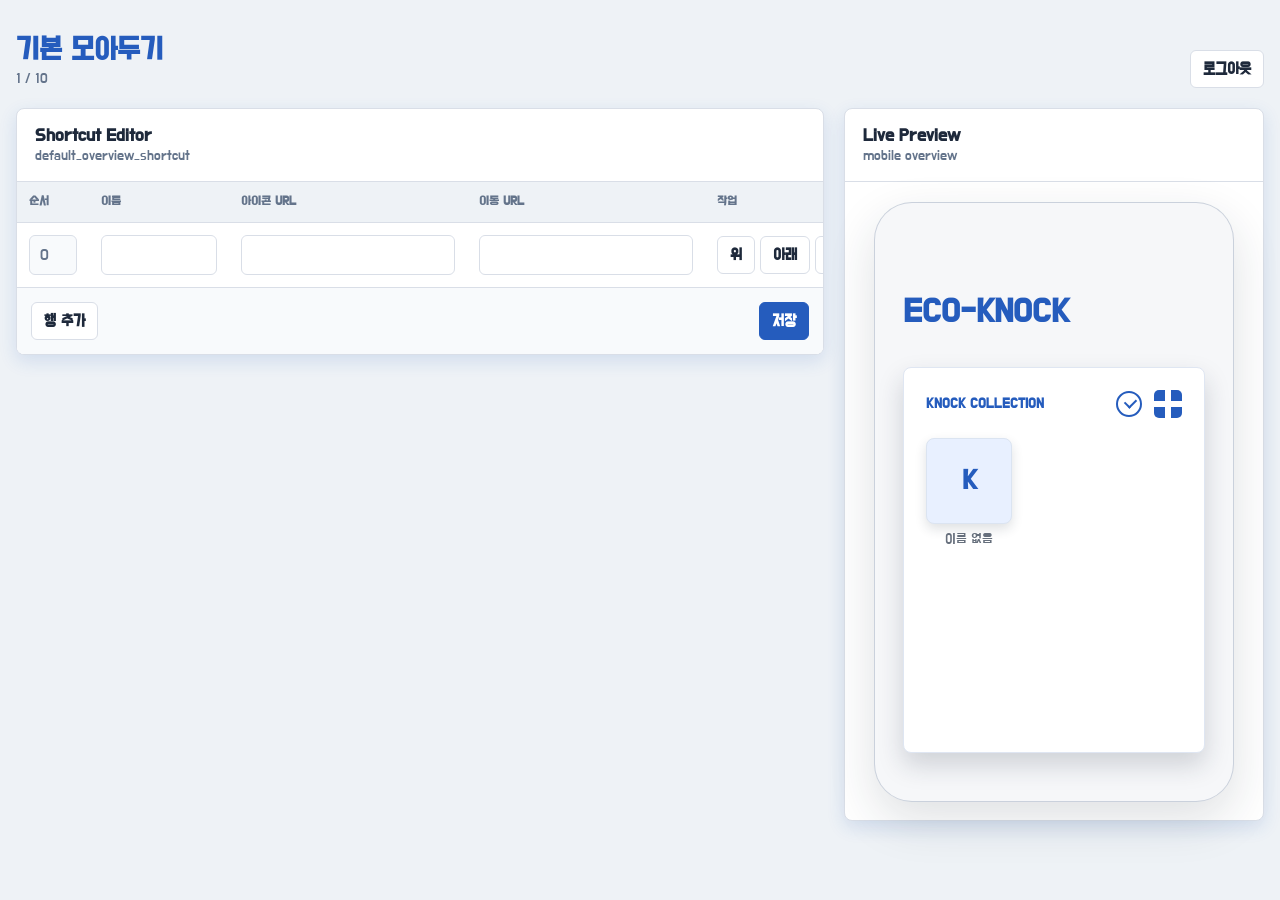
==== src/main/resources/templates/admin/overview-shortcuts.html @ 862870d8 ":sparkles: feat: 관리자 SSR 화면을 추가" ====
<!doctype html>
<html lang="ko" xmlns:th="http://www.thymeleaf.org">
<head>
    <meta charset="UTF-8">
    <meta name="viewport" content="width=device-width, initial-scale=1">
    <title>기본 모아두기</title>
    <link rel="stylesheet" href="../../static/admin/overview-shortcuts.css" th:href="@{/admin/overview-shortcuts.css}">
</head>
<body>
<main>
    <header class="admin-header">
        <div>
            <h1>기본 모아두기</h1>
            <div class="count"><span id="rowCount" th:text="${#lists.size(rows)}">0</span> / 10</div>
        </div>
        <form class="logout" method="post" th:action="@{/admin/logout}">
            <button type="submit">로그아웃</button>
        </form>
    </header>

    <div id="successMessage" class="notice success" hidden></div>
    <div id="errorMessage" class="notice error" hidden></div>

    <div class="admin-shell">
        <section class="editor-panel" aria-labelledby="editorTitle">
            <div class="panel-heading">
                <div>
                    <h2 id="editorTitle">Shortcut Editor</h2>
                    <div class="panel-meta">default_overview_shortcut</div>
                </div>
            </div>

            <form id="shortcutForm" method="post" th:action="@{/admin/overview-shortcuts}">
                <div class="table-wrap">
                    <table>
                        <thead>
                        <tr>
                            <th>순서</th>
                            <th>이름</th>
                            <th>아이콘 URL</th>
                            <th>이동 URL</th>
                            <th>작업</th>
                        </tr>
                        </thead>
                        <tbody id="shortcutRows">
                        <tr th:each="row, status : ${rows}">
                            <td class="order">
                                <input data-field="sortOrder" th:name="|shortcuts[${status.index}].sortOrder|" th:value="${row.sortOrder}" readonly>
                            </td>
                            <td class="name">
                                <input data-field="name" th:name="|shortcuts[${status.index}].name|" th:value="${row.name}" maxlength="10" required>
                            </td>
                            <td>
                                <input data-field="iconUrl" th:name="|shortcuts[${status.index}].iconUrl|" th:value="${row.iconUrl.value}" type="url" required>
                            </td>
                            <td>
                                <input data-field="targetUrl" th:name="|shortcuts[${status.index}].targetUrl|" th:value="${row.targetUrl.value}" type="url" required>
                            </td>
                            <td class="actions">
                                <button type="button" data-action="up">위</button>
                                <button type="button" data-action="down">아래</button>
                                <button type="button" class="danger" data-action="remove">삭제</button>
                            </td>
                        </tr>
                        </tbody>
                    </table>
                </div>

                <div class="toolbar">
                    <button type="button" id="addRow">행 추가</button>
                    <div class="group">
                        <button type="submit" class="primary">저장</button>
                    </div>
                </div>
            </form>
        </section>

        <aside class="preview-panel" aria-labelledby="previewTitle">
            <div class="panel-heading">
                <div>
                    <h2 id="previewTitle">Live Preview</h2>
                    <div class="panel-meta">mobile overview</div>
                </div>
            </div>

            <div id="previewRoot" class="phone-preview" aria-label="overview shortcut preview">
                <div class="phone-screen">
                    <div class="phone-brand">ECO-KNOCK</div>

                    <section class="collection-card" aria-label="knock collection preview">
                        <div class="collection-header">
                            <span>KNOCK COLLECTION</span>
                            <div class="collection-actions" aria-hidden="true">
                                <span class="circle-check"></span>
                                <span class="grid-mark"></span>
                            </div>
                        </div>
                        <div id="previewShortcutGrid" class="preview-shortcut-grid"></div>
                    </section>

                </div>
            </div>
        </aside>
    </div>
</main>

<template id="rowTemplate">
    <tr>
        <td class="order">
            <input data-field="sortOrder" name="shortcuts[0].sortOrder" value="0" readonly>
        </td>
        <td class="name">
            <input data-field="name" name="shortcuts[0].name" maxlength="10" required>
        </td>
        <td>
            <input data-field="iconUrl" name="shortcuts[0].iconUrl" type="url" required>
        </td>
        <td>
            <input data-field="targetUrl" name="shortcuts[0].targetUrl" type="url" required>
        </td>
        <td class="actions">
            <button type="button" data-action="up">위</button>
            <button type="button" data-action="down">아래</button>
            <button type="button" class="danger" data-action="remove">삭제</button>
        </td>
    </tr>
</template>

<script src="../../static/admin/overview-shortcuts.js" th:src="@{/admin/overview-shortcuts.js}"></script>
</body>
</html>
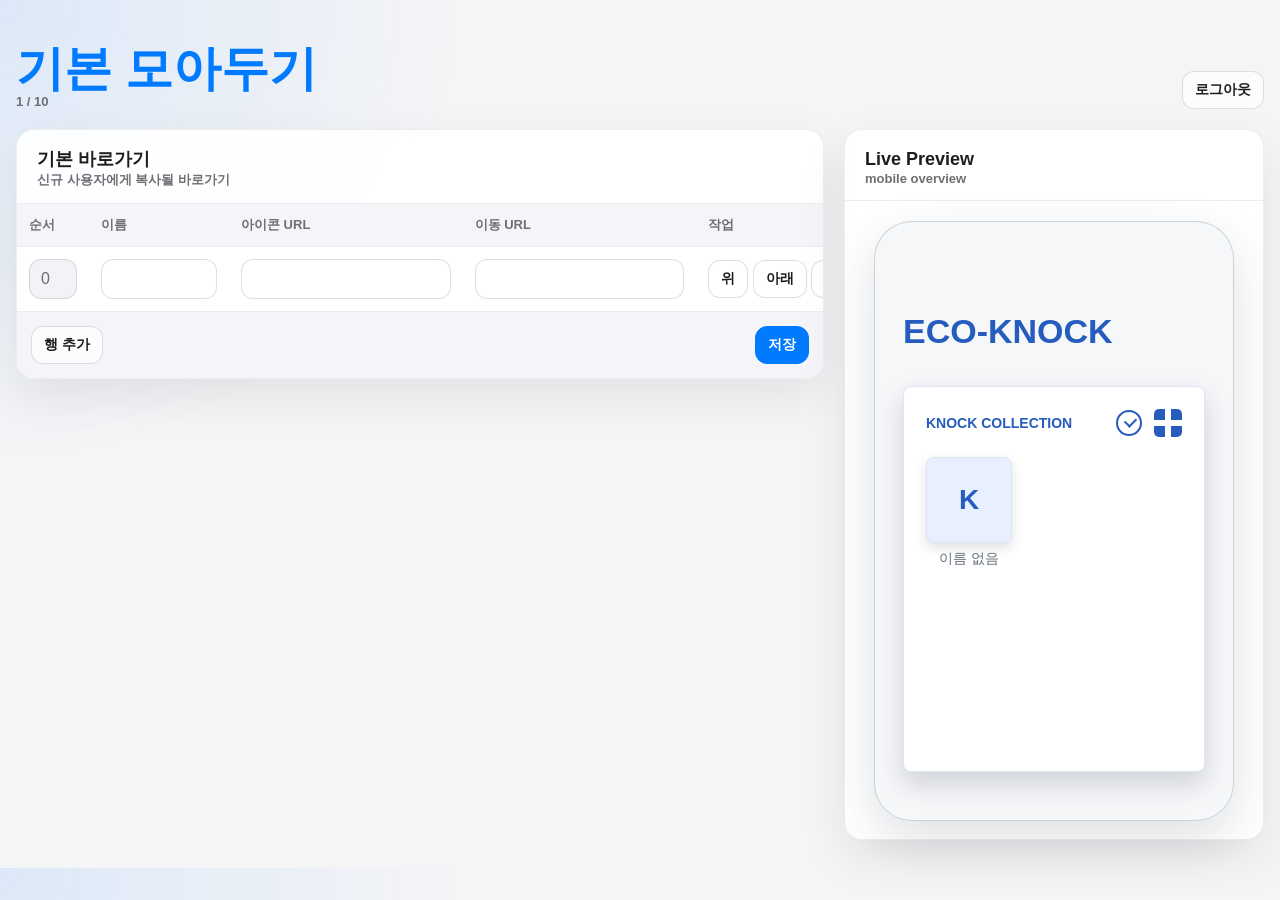
==== commit ac094895: ":recycle: refactor: 관리자 SSR 화면 스타일을 정리" ====
--- a/src/main/resources/templates/admin/overview-shortcuts.html
+++ b/src/main/resources/templates/admin/overview-shortcuts.html
@@ -25,8 +25,8 @@
         <section class="editor-panel" aria-labelledby="editorTitle">
             <div class="panel-heading">
                 <div>
-                    <h2 id="editorTitle">Shortcut Editor</h2>
-                    <div class="panel-meta">default_overview_shortcut</div>
+                    <h2 id="editorTitle">기본 바로가기</h2>
+                    <div class="panel-meta">신규 사용자에게 복사될 바로가기</div>
                 </div>
             </div>
 
